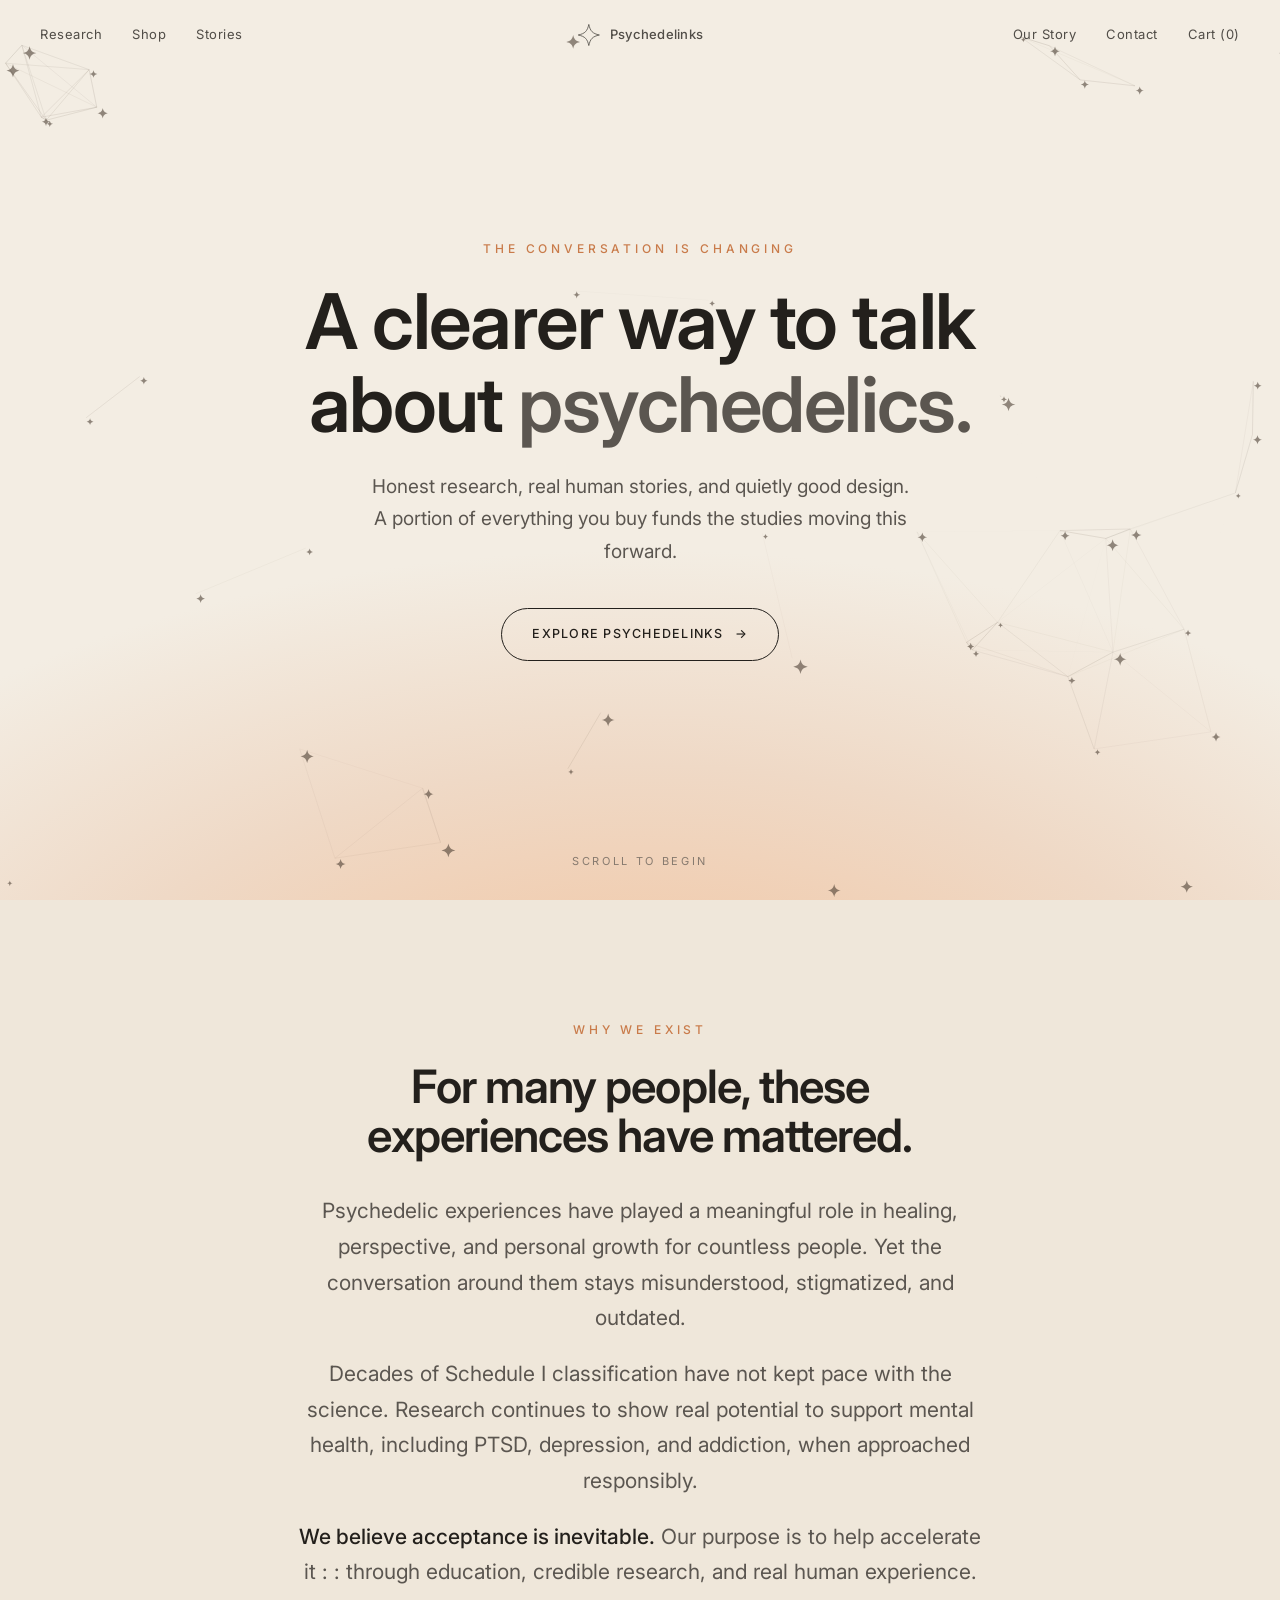
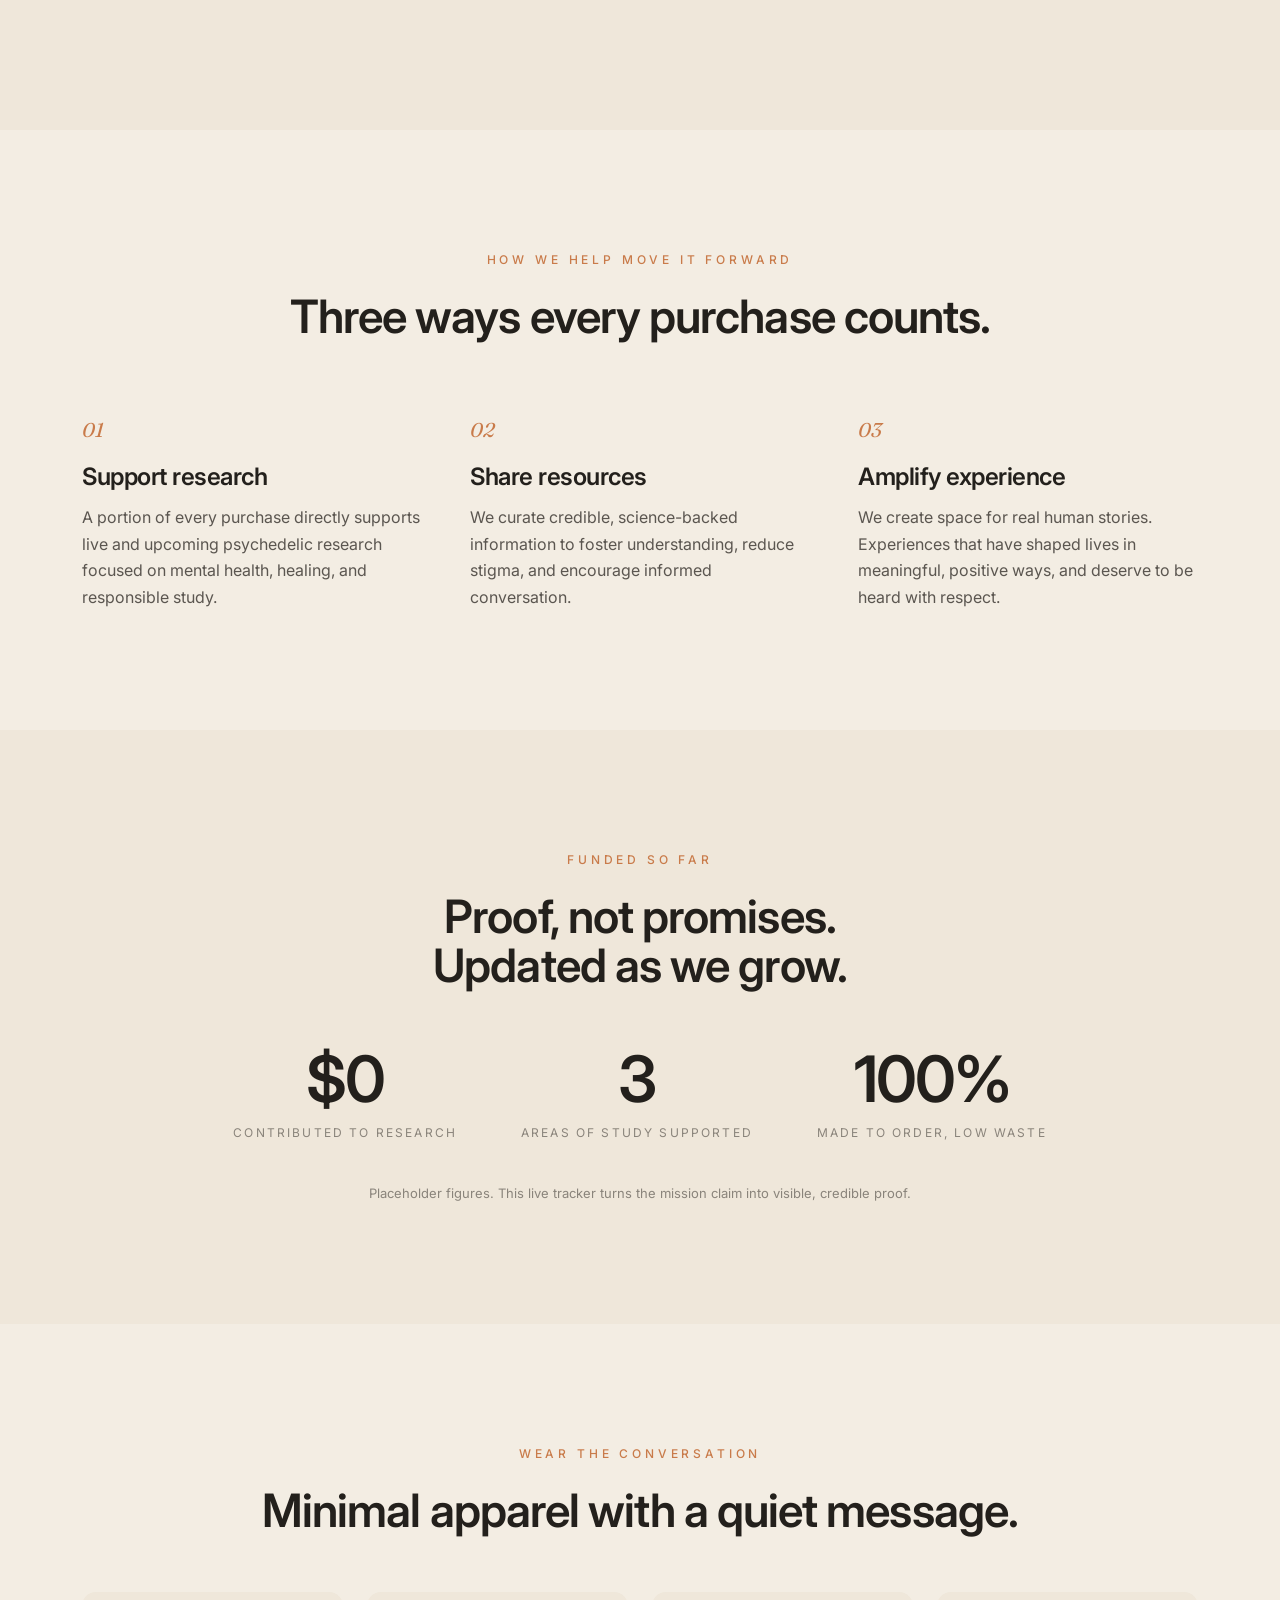
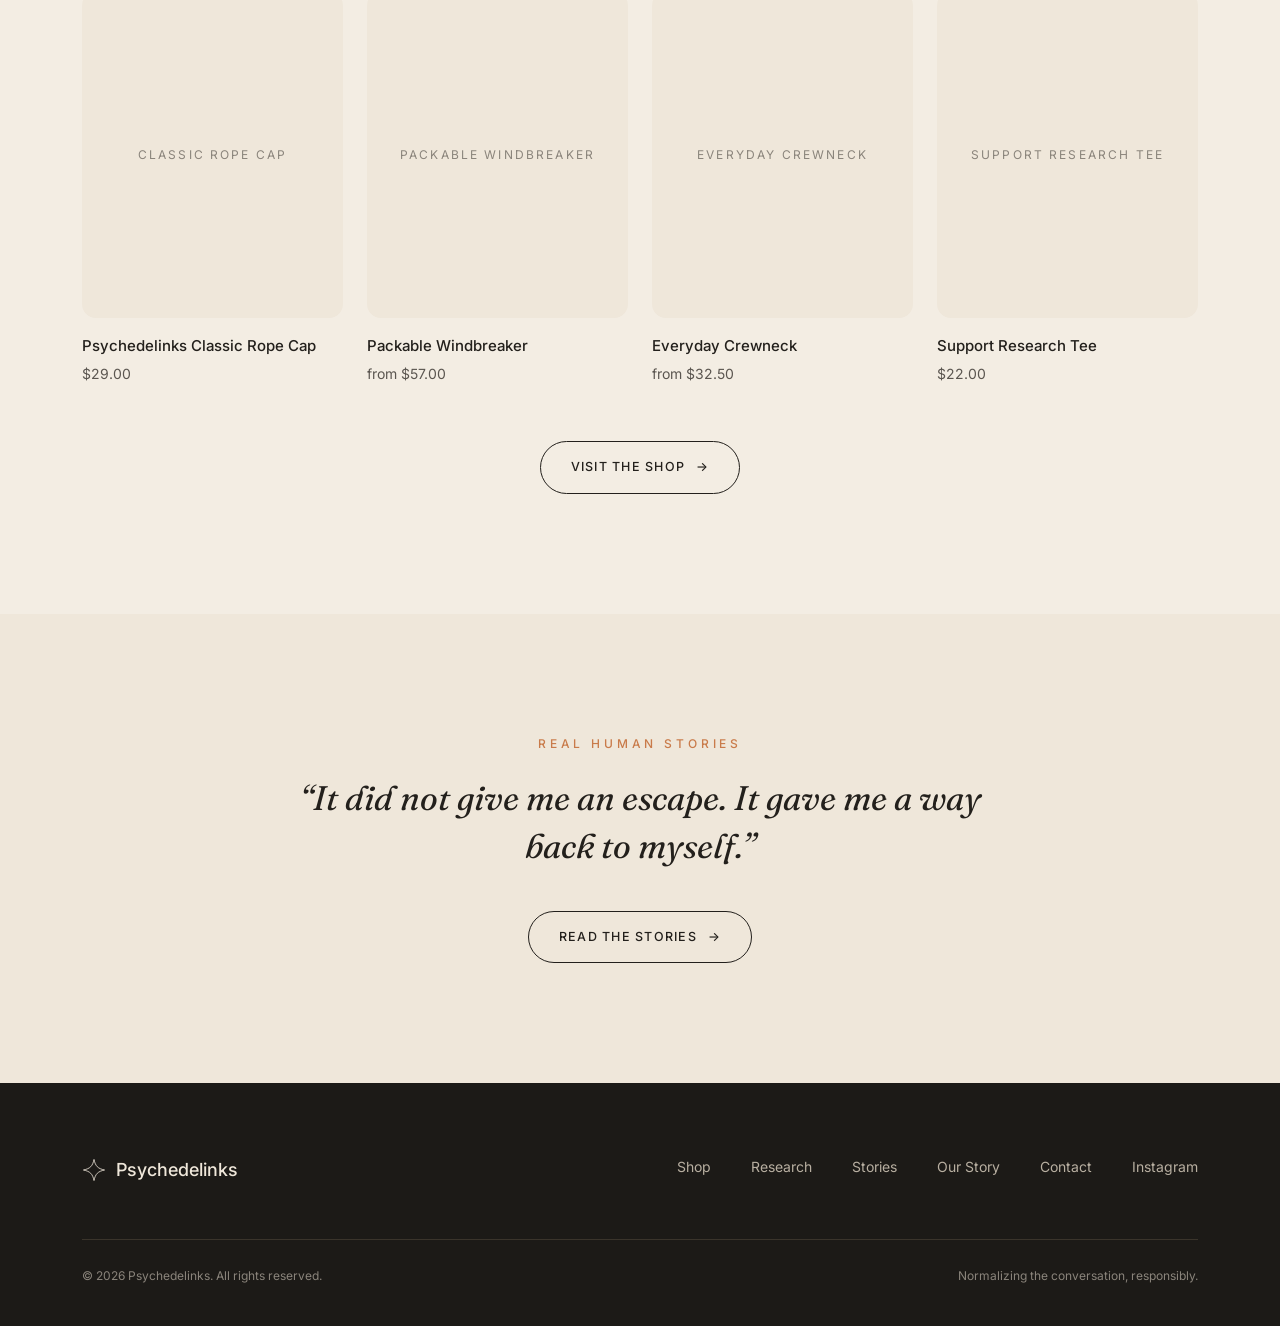
==== index.html @ 0b843255 "Initial commit: Psychedelinks rebuild foundation" ====
<!DOCTYPE html>
<html lang="en">
<head>
<meta charset="utf-8" />
<meta name="viewport" content="width=device-width, initial-scale=1" />
<title>Psychedelinks — A clearer way to talk about psychedelics</title>
<meta name="description" content="Honest research, real human stories, and quietly good design. A portion of every purchase funds psychedelic research." />
<link rel="stylesheet" href="assets/css/main.css" />
</head>
<body>

<header class="nav">
  <div class="group">
    <a href="research.html">Research</a>
    <a href="shop.html">Shop</a>
    <a href="stories.html">Stories</a>
  </div>
  <a class="brand" href="index.html">
    <svg class="star" viewBox="0 0 100 100" fill="none"><path d="M50 6 C56 34 66 44 94 50 C66 56 56 66 50 94 C44 66 34 56 6 50 C34 44 44 34 50 6 Z" fill="none" stroke="currentColor" stroke-width="3.4" stroke-linejoin="round"/></svg>
    Psychedelinks
  </a>
  <div class="group right">
    <a href="our-story.html">Our Story</a>
    <a href="contact.html">Contact</a>
    <a href="shop.html">Cart (0)</a>
  </div>
</header>

<!-- ===================== HERO ===================== -->
<section class="stage">
  <canvas id="net"></canvas>
  <div class="hero">
    <div class="eyebrow reveal in">The conversation is changing</div>
    <h1 class="reveal in d1">A clearer way to talk about <span class="soft">psychedelics.</span></h1>
    <p class="lead reveal in d2">Honest research, real human stories, and quietly good design. A portion of everything you buy funds the studies moving this forward.</p>
    <a class="btn reveal in d3" href="shop.html">Explore Psychedelinks <span class="arrow">&rarr;</span></a>
  </div>
  <div class="scroll-hint">Scroll to begin</div>
</section>

<!-- ===================== MISSION ===================== -->
<section class="section band">
  <div class="wrap measure center">
    <div class="eyebrow reveal">Why we exist</div>
    <h2 class="reveal d1">For many people, these experiences have mattered.</h2>
    <div style="height:32px"></div>
    <p class="reveal d1">Psychedelic experiences have played a meaningful role in healing, perspective, and personal growth for countless people. Yet the conversation around them stays misunderstood, stigmatized, and outdated.</p>
    <p class="reveal d2">Decades of Schedule I classification have not kept pace with the science. Research continues to show real potential to support mental health, including PTSD, depression, and addiction, when approached responsibly.</p>
    <p class="reveal d3"><strong>We believe acceptance is inevitable.</strong> Our purpose is to help accelerate it : : through education, credible research, and real human experience.</p>
  </div>
</section>

<!-- ===================== PILLARS ===================== -->
<section class="section">
  <div class="wrap">
    <div class="center" style="margin-bottom:72px">
      <div class="eyebrow reveal">How we help move it forward</div>
      <h2 class="reveal d1">Three ways every purchase counts.</h2>
    </div>
    <div class="grid-3">
      <div class="pillar reveal">
        <span class="num">01</span>
        <h3>Support research</h3>
        <p class="soft">A portion of every purchase directly supports live and upcoming psychedelic research focused on mental health, healing, and responsible study.</p>
      </div>
      <div class="pillar reveal d1">
        <span class="num">02</span>
        <h3>Share resources</h3>
        <p class="soft">We curate credible, science-backed information to foster understanding, reduce stigma, and encourage informed conversation.</p>
      </div>
      <div class="pillar reveal d2">
        <span class="num">03</span>
        <h3>Amplify experience</h3>
        <p class="soft">We create space for real human stories. Experiences that have shaped lives in meaningful, positive ways, and deserve to be heard with respect.</p>
      </div>
    </div>
  </div>
</section>

<!-- ===================== FUNDING TRACKER ===================== -->
<section class="section band">
  <div class="wrap center">
    <div class="eyebrow reveal">Funded so far</div>
    <h2 class="reveal d1" style="max-width:18ch;margin:0 auto 56px">Proof, not promises. Updated as we grow.</h2>
    <div class="tracker">
      <div class="stat reveal d1"><div class="big">$0</div><div class="label">Contributed to research</div></div>
      <div class="stat reveal d2"><div class="big">3</div><div class="label">Areas of study supported</div></div>
      <div class="stat reveal d3"><div class="big">100%</div><div class="label">Made to order, low waste</div></div>
    </div>
    <p class="soft" style="margin-top:40px;font-size:13px;color:var(--ink-faint)">Placeholder figures. This live tracker turns the mission claim into visible, credible proof.</p>
  </div>
</section>

<!-- ===================== FEATURED PRODUCTS ===================== -->
<section class="section">
  <div class="wrap">
    <div class="center" style="margin-bottom:56px">
      <div class="eyebrow reveal">Wear the conversation</div>
      <h2 class="reveal d1">Minimal apparel with a quiet message.</h2>
    </div>
    <div class="prod-row">
      <a class="card reveal" href="shop.html"><div class="thumb"><span class="ph">Classic Rope Cap</span></div><div class="name">Psychedelinks Classic Rope Cap</div><div class="price">$29.00</div></a>
      <a class="card reveal d1" href="shop.html"><div class="thumb"><span class="ph">Packable Windbreaker</span></div><div class="name">Packable Windbreaker</div><div class="price">from $57.00</div></a>
      <a class="card reveal d2" href="shop.html"><div class="thumb"><span class="ph">Everyday Crewneck</span></div><div class="name">Everyday Crewneck</div><div class="price">from $32.50</div></a>
      <a class="card reveal d3" href="shop.html"><div class="thumb"><span class="ph">Support Research Tee</span></div><div class="name">Support Research Tee</div><div class="price">$22.00</div></a>
    </div>
    <div class="center" style="margin-top:56px"><a class="btn reveal" href="shop.html">Visit the shop <span class="arrow">&rarr;</span></a></div>
  </div>
</section>

<!-- ===================== STORIES TEASER ===================== -->
<section class="section band">
  <div class="wrap measure center">
    <div class="eyebrow reveal">Real human stories</div>
    <p class="serif-accent reveal d1" style="font-size:clamp(22px,3vw,34px);line-height:1.4;color:var(--ink)">
      &ldquo;It did not give me an escape. It gave me a way back to myself.&rdquo;
    </p>
    <div style="margin-top:40px" class="reveal d2"><a class="btn" href="stories.html">Read the stories <span class="arrow">&rarr;</span></a></div>
  </div>
</section>

<!-- ===================== FOOTER ===================== -->
<footer>
  <div class="wrap">
    <div class="cols">
      <a class="brand" href="index.html">
        <svg class="star" viewBox="0 0 100 100" fill="none"><path d="M50 6 C56 34 66 44 94 50 C66 56 56 66 50 94 C44 66 34 56 6 50 C34 44 44 34 50 6 Z" fill="none" stroke="currentColor" stroke-width="3.4" stroke-linejoin="round"/></svg>
        Psychedelinks
      </a>
      <nav class="fnav">
        <a href="shop.html">Shop</a>
        <a href="research.html">Research</a>
        <a href="stories.html">Stories</a>
        <a href="our-story.html">Our Story</a>
        <a href="contact.html">Contact</a>
        <a href="https://instagram.com/psychedelinks">Instagram</a>
      </nav>
    </div>
    <div class="fine">
      <span>&copy; 2026 Psychedelinks. All rights reserved.</span>
      <span>Normalizing the conversation, responsibly.</span>
    </div>
  </div>
</footer>

<script src="assets/js/main.js"></script>
</body>
</html>
---- assets/css/main.css ----
/* =========================================================
   Psychedelinks — Design System
   Brand palette: warm dawn / calm confidence
   Two themes: light (brand pages) + dark (shop)
   ========================================================= */

@import url('https://fonts.googleapis.com/css2?family=Inter:wght@300;400;500;600&family=Fraunces:ital,opsz,wght@0,9..144,400;1,9..144,400&display=swap');

:root{
  --ink:#23201c;
  --ink-soft:#5b5650;
  --ink-faint:#8a847b;
  --paper:#f3ede3;
  --paper-2:#efe7da;
  --line:#d8cab6;
  --accent:#c97b4a;
  --accent-deep:#a85f33;

  --dark:#1c1a17;
  --dark-2:#242019;
  --dark-line:#3a342b;
  --dark-text:#efe7da;
  --dark-text-soft:#b8afa1;

  --maxw:1180px;
  --ease:cubic-bezier(.2,.7,.2,1);
  --font-sans:'Inter',-apple-system,BlinkMacSystemFont,'Helvetica Neue',Arial,sans-serif;
  --font-serif:'Fraunces',Georgia,serif;
}

*{margin:0;padding:0;box-sizing:border-box}
html{scroll-behavior:smooth}
body{
  font-family:var(--font-sans);
  color:var(--ink);
  background:var(--paper);
  -webkit-font-smoothing:antialiased;
  font-weight:400;
  line-height:1.65;
}
img{max-width:100%;display:block}
a{color:inherit;text-decoration:none}

/* ---------- layout helpers ---------- */
.wrap{max-width:var(--maxw);margin:0 auto;padding:0 32px}
.section{padding:120px 0}
.center{text-align:center}
.eyebrow{
  font-size:12px;letter-spacing:.32em;text-transform:uppercase;
  color:var(--accent);font-weight:500;margin-bottom:22px;
}
h1,h2,h3{font-weight:600;letter-spacing:-.02em;line-height:1.08}
h1{font-size:clamp(34px,6vw,78px)}
h2{font-size:clamp(28px,4vw,46px)}
h3{font-size:clamp(19px,2vw,24px)}
.lead{font-size:clamp(16px,1.5vw,19px);color:var(--ink-soft);line-height:1.7}
.soft{color:var(--ink-soft)}
.serif-accent{font-family:var(--font-serif);font-style:italic;font-weight:400}

/* ---------- buttons ---------- */
.btn{
  display:inline-flex;align-items:center;gap:11px;
  padding:15px 30px;border-radius:40px;border:1px solid var(--ink);
  background:transparent;color:var(--ink);cursor:pointer;
  font-size:12.5px;letter-spacing:.1em;text-transform:uppercase;font-weight:500;
  transition:background .35s var(--ease),color .35s var(--ease),transform .35s var(--ease);
}
.btn .arrow{transition:transform .35s var(--ease)}
.btn:hover{background:var(--ink);color:var(--paper);transform:translateY(-2px)}
.btn:hover .arrow{transform:translateX(5px)}
.btn-light{border-color:var(--dark-text);color:var(--dark-text)}
.btn-light:hover{background:var(--dark-text);color:var(--dark)}

/* ---------- nav ---------- */
.nav{
  position:fixed;top:0;left:0;right:0;z-index:50;
  display:flex;align-items:center;justify-content:space-between;
  padding:24px 40px;font-size:13px;letter-spacing:.04em;
  transition:background .4s var(--ease),padding .4s var(--ease),box-shadow .4s var(--ease);
}
.nav.scrolled{background:rgba(243,237,227,.86);backdrop-filter:blur(12px);padding:16px 40px;box-shadow:0 1px 0 var(--line)}
.nav .group{display:flex;gap:30px;align-items:center;flex:1}
.nav .group.right{justify-content:flex-end}
.nav a{opacity:.78;transition:opacity .3s}
.nav a:hover,.nav a.active{opacity:1}
.nav .brand{position:absolute;left:50%;transform:translateX(-50%);display:flex;align-items:center;gap:9px;font-weight:500;letter-spacing:.02em}
.nav.dark{color:var(--dark-text)}
.nav.dark.scrolled{background:rgba(28,26,23,.86);box-shadow:0 1px 0 var(--dark-line)}
.star{width:24px;height:24px}

/* ---------- hero (home) ---------- */
.stage{position:relative;height:100vh;min-height:640px;width:100%;overflow:hidden;
  background:radial-gradient(120% 92% at 50% 120%, #f6d9b8 0%, #f1cdb0 18%, #efd9c6 38%, #f3ede3 64%);}
canvas#net{position:absolute;inset:0;width:100%;height:100%;display:block}
.hero{position:absolute;inset:0;z-index:3;display:flex;flex-direction:column;align-items:center;justify-content:center;text-align:center;padding:0 24px}
.hero h1{max-width:15ch}
.hero .lead{margin-top:24px;max-width:46ch}
.hero .btn{margin-top:40px}
.scroll-hint{position:absolute;bottom:30px;left:50%;transform:translateX(-50%);z-index:3;font-size:11px;letter-spacing:.24em;text-transform:uppercase;color:var(--ink-soft);opacity:.7}

/* ---------- page hero (interior) ---------- */
.page-hero{padding:190px 0 90px;text-align:center;background:linear-gradient(180deg,#efd9c6 0%,var(--paper) 78%)}
.page-hero h1{max-width:16ch;margin:0 auto}
.page-hero .lead{max-width:48ch;margin:22px auto 0}

/* ---------- reveal animation ---------- */
.reveal{opacity:0;transform:translateY(26px);transition:opacity .9s var(--ease),transform .9s var(--ease)}
.reveal.in{opacity:1;transform:none}
.reveal.d1{transition-delay:.08s}.reveal.d2{transition-delay:.16s}.reveal.d3{transition-delay:.24s}

/* ---------- pillars / grids ---------- */
.grid-3{display:grid;grid-template-columns:repeat(3,1fr);gap:48px}
.grid-2{display:grid;grid-template-columns:repeat(2,1fr);gap:56px;align-items:center}
.pillar h3{margin-bottom:14px}
.pillar .num{font-family:var(--font-serif);font-style:italic;font-size:20px;color:var(--accent);display:block;margin-bottom:18px}

/* ---------- mission band ---------- */
.band{background:var(--paper-2)}
.measure{max-width:760px;margin:0 auto}
.measure p{margin-bottom:20px;font-size:clamp(17px,1.7vw,21px);line-height:1.7;color:var(--ink-soft)}
.measure p strong{color:var(--ink);font-weight:500}
.pause{color:var(--accent);font-weight:500}

/* ---------- funding tracker ---------- */
.tracker{display:flex;gap:64px;justify-content:center;flex-wrap:wrap;margin-top:8px}
.stat{text-align:center}
.stat .big{font-size:clamp(40px,5vw,64px);font-weight:600;letter-spacing:-.03em;line-height:1}
.stat .label{margin-top:12px;font-size:12px;letter-spacing:.18em;text-transform:uppercase;color:var(--ink-faint)}

/* ---------- featured products strip ---------- */
.prod-row{display:grid;grid-template-columns:repeat(4,1fr);gap:24px}
.card{transition:transform .4s var(--ease)}
.card:hover{transform:translateY(-6px)}
.card .thumb{aspect-ratio:4/5;border-radius:14px;overflow:hidden;background:var(--paper-2);display:flex;align-items:center;justify-content:center;position:relative}
.card .thumb .ph{font-size:12px;letter-spacing:.18em;text-transform:uppercase;color:var(--ink-faint)}
.card .name{margin-top:16px;font-weight:500;font-size:15px}
.card .price{color:var(--ink-soft);font-size:14px;margin-top:3px}

/* ---------- shop (dark) ---------- */
body.shop{background:var(--dark);color:var(--dark-text)}
body.shop a{color:var(--dark-text)}
.shop-hero{height:46vh;min-height:340px;display:flex;align-items:flex-end;padding:0 0 40px;
  background:linear-gradient(135deg,#d8632e 0%,#e7a23a 30%,#6cae8f 62%,#3f6f9e 100%);position:relative}
.shop-hero::after{content:"";position:absolute;inset:0;background:radial-gradient(120% 140% at 50% -10%,transparent 40%,rgba(28,26,23,.55) 100%)}
.shop-hero .wrap{position:relative;z-index:2}
.shop-hero h1{color:#fff}
.filters{display:flex;gap:8px;justify-content:center;flex-wrap:wrap;margin:54px 0 48px}
.filters button{background:transparent;border:1px solid var(--dark-line);color:var(--dark-text-soft);
  padding:9px 22px;border-radius:30px;cursor:pointer;font-size:12.5px;letter-spacing:.08em;font-weight:500;
  transition:all .3s var(--ease)}
.filters button:hover{color:var(--dark-text);border-color:var(--dark-text-soft)}
.filters button.active{background:var(--dark-text);color:var(--dark);border-color:var(--dark-text)}
.shop-grid{display:grid;grid-template-columns:repeat(4,1fr);gap:26px}
.shop-grid .card .thumb{background:var(--dark-2)}
.shop-grid .card .thumb .ph{color:var(--dark-text-soft)}
.shop-grid .card .name{color:var(--dark-text)}
.shop-grid .card .price{color:var(--dark-text-soft)}
.shop-grid .card.hide{display:none}

/* ---------- stories ---------- */
.story{background:var(--paper-2);border-radius:16px;padding:38px 36px;height:100%}
.story .quote{font-family:var(--font-serif);font-style:italic;font-size:21px;line-height:1.55;color:var(--ink)}
.story .who{margin-top:24px;font-size:13px;letter-spacing:.04em;color:var(--ink-faint)}
.story .who strong{color:var(--ink);font-weight:500;display:block;font-style:normal}

/* ---------- contact ---------- */
.form{max-width:560px;margin:0 auto;text-align:left}
.field{margin-bottom:22px}
.field label{display:block;font-size:12px;letter-spacing:.1em;text-transform:uppercase;color:var(--ink-faint);margin-bottom:8px}
.field input,.field textarea{width:100%;padding:14px 16px;border:1px solid var(--line);border-radius:10px;
  background:#fff;font-family:inherit;font-size:15px;color:var(--ink);transition:border-color .3s}
.field input:focus,.field textarea:focus{outline:none;border-color:var(--accent)}
.field textarea{min-height:140px;resize:vertical}
.contact-meta{display:flex;gap:48px;justify-content:center;flex-wrap:wrap;margin-top:64px;font-size:14px;color:var(--ink-soft)}
.contact-meta a:hover{color:var(--accent)}

/* ---------- footer ---------- */
footer{background:var(--dark);color:var(--dark-text);padding:72px 0 40px}
footer .cols{display:flex;justify-content:space-between;flex-wrap:wrap;gap:40px;align-items:flex-start}
footer .brand{display:flex;align-items:center;gap:10px;font-weight:500;font-size:18px}
footer .fnav{display:flex;gap:40px;flex-wrap:wrap}
footer .fnav a{color:var(--dark-text-soft);font-size:14px;transition:color .3s}
footer .fnav a:hover{color:var(--dark-text)}
footer .fine{margin-top:54px;padding-top:26px;border-top:1px solid var(--dark-line);
  display:flex;justify-content:space-between;flex-wrap:wrap;gap:12px;font-size:12px;color:var(--ink-faint)}

/* ---------- responsive ---------- */
@media(max-width:860px){
  .grid-3,.prod-row,.shop-grid{grid-template-columns:repeat(2,1fr)}
  .grid-2{grid-template-columns:1fr;gap:32px}
  .section{padding:80px 0}
  .nav .group{display:none}
  .nav .brand{position:static;transform:none}
  .nav{justify-content:center}
}
@media(max-width:520px){
  .prod-row,.shop-grid{grid-template-columns:1fr 1fr}
  .tracker{gap:36px}
  .wrap{padding:0 22px}
}
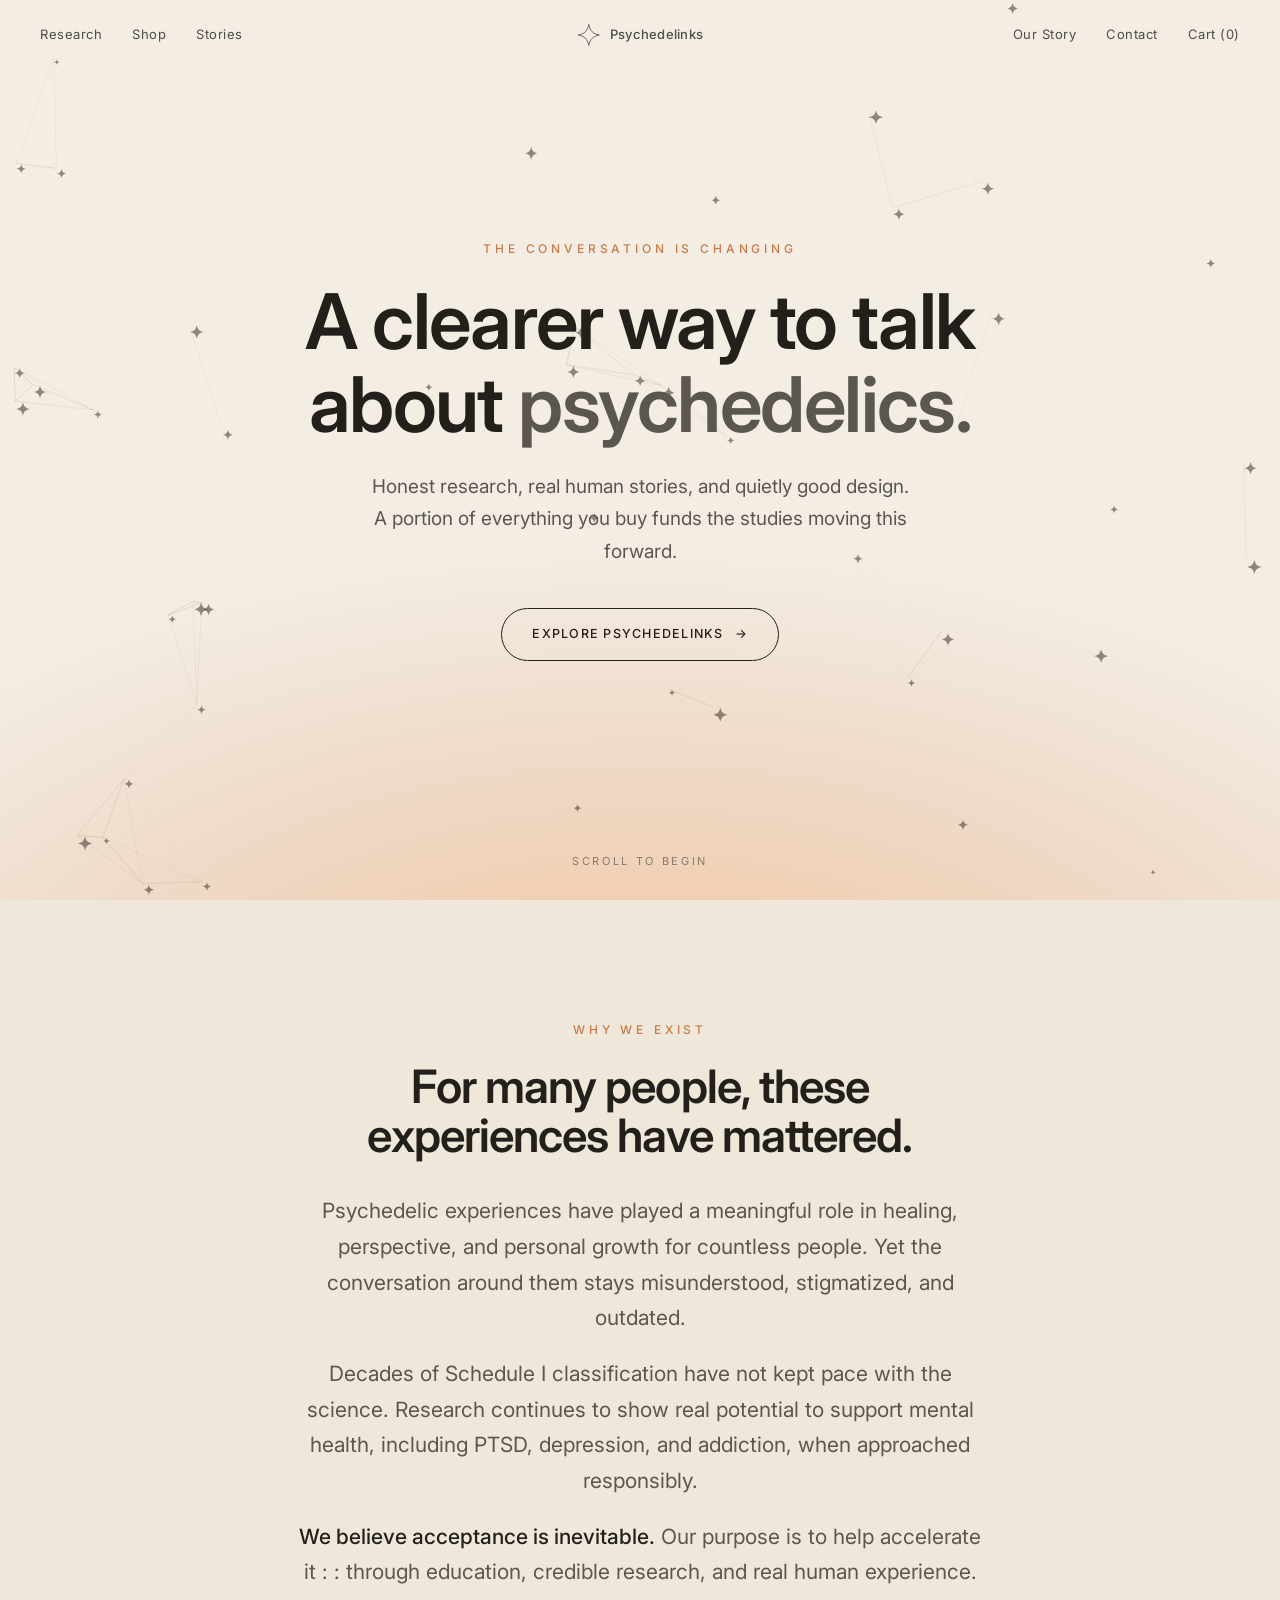
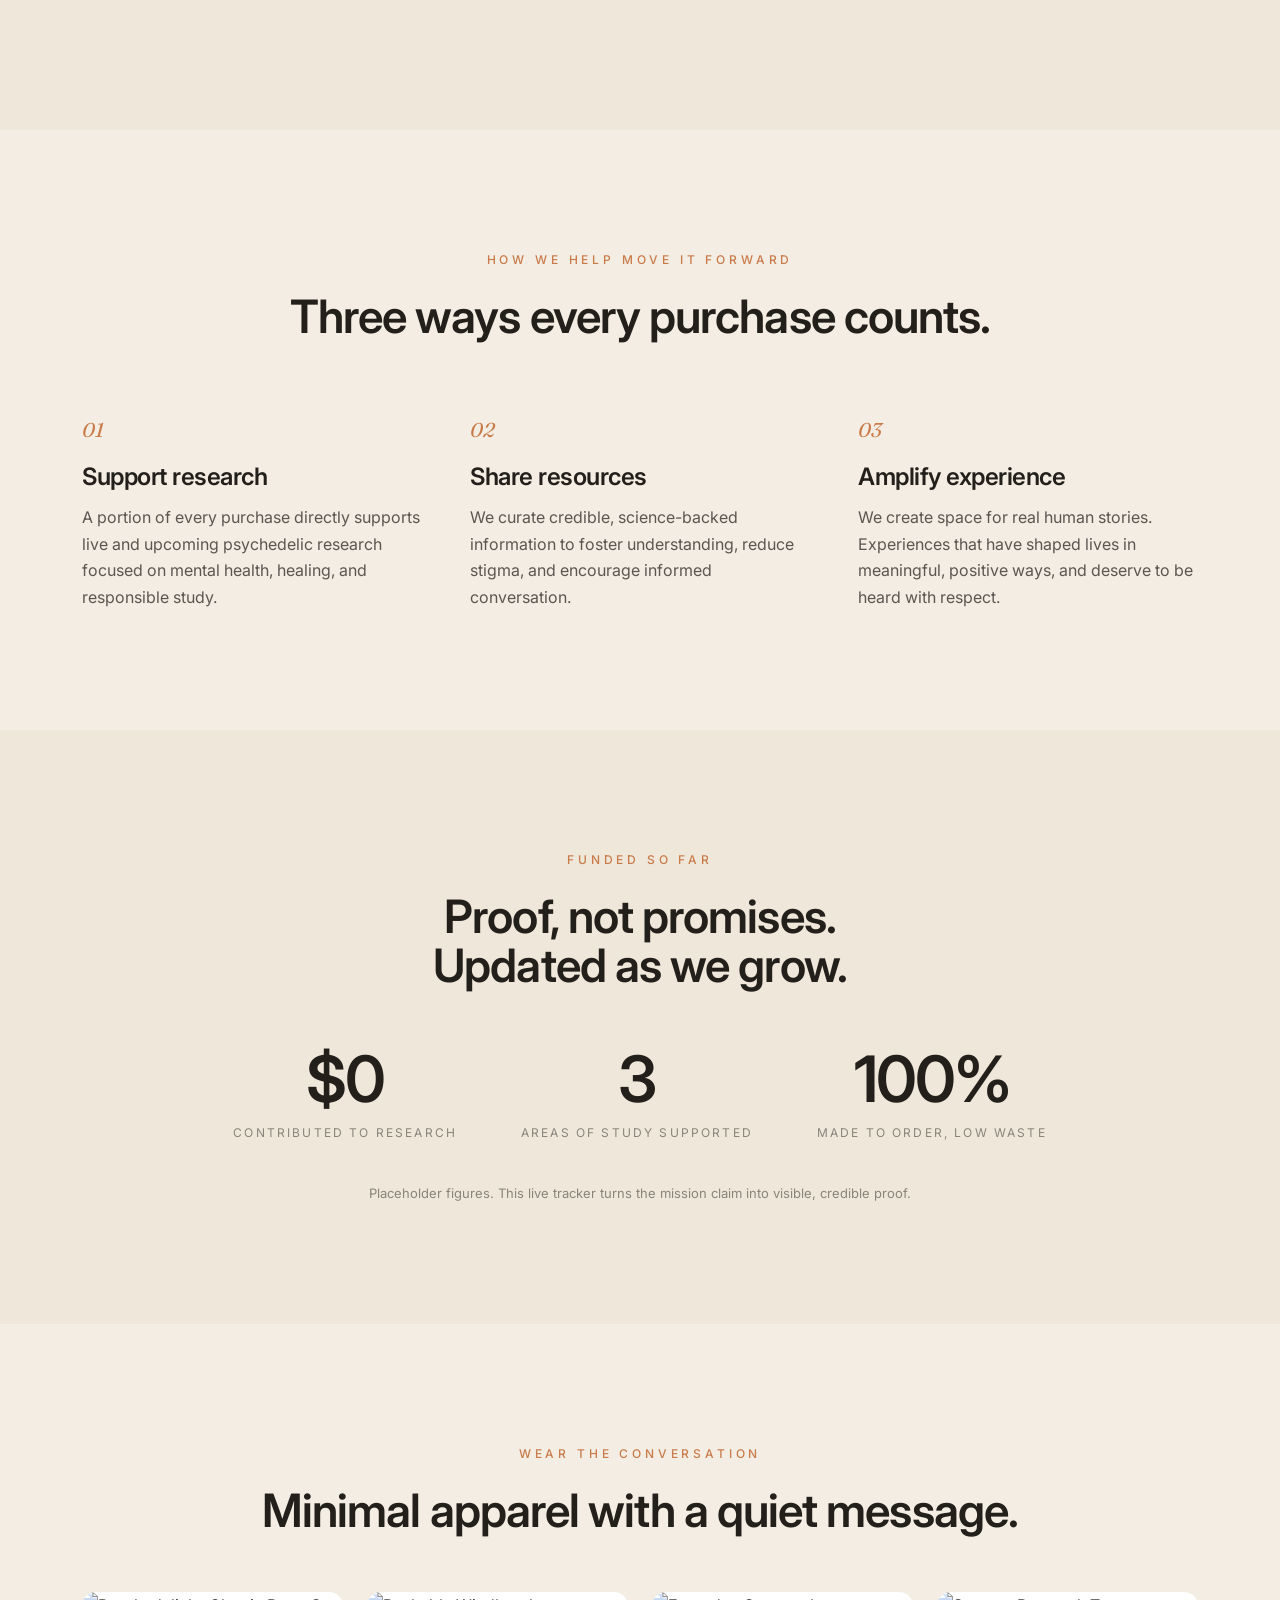
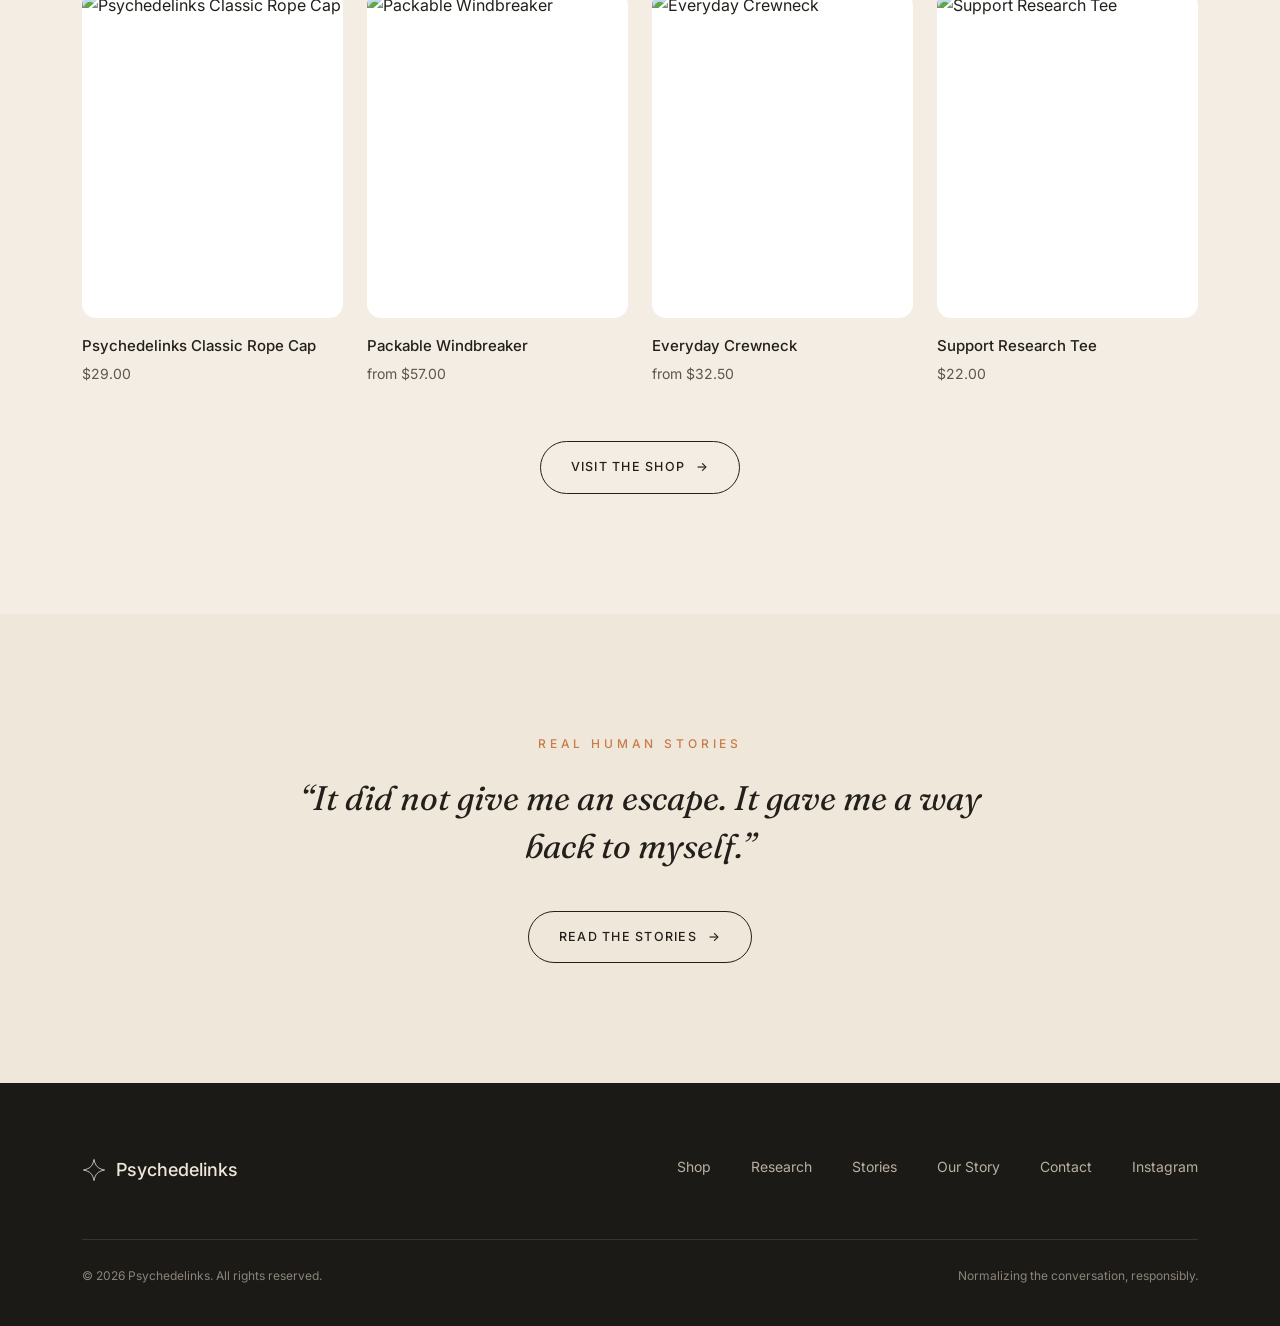
==== commit 7b8f0efa: "Add real product mockup images to shop and homepage" ====
--- a/index.html
+++ b/index.html
@@ -99,10 +99,10 @@
       <h2 class="reveal d1">Minimal apparel with a quiet message.</h2>
     </div>
     <div class="prod-row">
-      <a class="card reveal" href="shop.html"><div class="thumb"><span class="ph">Classic Rope Cap</span></div><div class="name">Psychedelinks Classic Rope Cap</div><div class="price">$29.00</div></a>
-      <a class="card reveal d1" href="shop.html"><div class="thumb"><span class="ph">Packable Windbreaker</span></div><div class="name">Packable Windbreaker</div><div class="price">from $57.00</div></a>
-      <a class="card reveal d2" href="shop.html"><div class="thumb"><span class="ph">Everyday Crewneck</span></div><div class="name">Everyday Crewneck</div><div class="price">from $32.50</div></a>
-      <a class="card reveal d3" href="shop.html"><div class="thumb"><span class="ph">Support Research Tee</span></div><div class="name">Support Research Tee</div><div class="price">$22.00</div></a>
+      <a class="card reveal" href="shop.html"><div class="thumb"><img loading="lazy" alt="Psychedelinks Classic Rope Cap" src="https://images.squarespace-cdn.com/content/v1/64597b2d52161f028643676d/1778009423912-KHHKYT2HXIM9SQ7U2SGS/classic-rope-cap-kelly-white-front-69fa45433b6cb.jpg?format=750w"></div><div class="name">Psychedelinks Classic Rope Cap</div><div class="price">$29.00</div></a>
+      <a class="card reveal d1" href="shop.html"><div class="thumb"><img loading="lazy" alt="Packable Windbreaker" src="https://images.squarespace-cdn.com/content/v1/64597b2d52161f028643676d/1778011117424-594TSR4SBQC44YB33VMY/unisex-champion-packable-anorak-light-blue-front-69fa4bd8c0d29.jpg?format=750w"></div><div class="name">Packable Windbreaker</div><div class="price">from $57.00</div></a>
+      <a class="card reveal d2" href="shop.html"><div class="thumb"><img loading="lazy" alt="Everyday Crewneck" src="https://images.squarespace-cdn.com/content/v1/64597b2d52161f028643676d/1778521598180-94BJUYEB0L3Z7GFXJ7G3/unisex-premium-sweatshirt-charcoal-heather-front-6a0215f1d5933.jpg?format=750w"></div><div class="name">Everyday Crewneck</div><div class="price">from $32.50</div></a>
+      <a class="card reveal d3" href="shop.html"><div class="thumb"><img loading="lazy" alt="Support Research Tee" src="https://images.squarespace-cdn.com/content/v1/64597b2d52161f028643676d/1778524520632-FNY0RXE62VPDV2XV9S5O/unisex-staple-t-shirt-black-heather-front-6a02215cab337.jpg?format=750w"></div><div class="name">Support Research Tee</div><div class="price">$22.00</div></a>
     </div>
     <div class="center" style="margin-top:56px"><a class="btn reveal" href="shop.html">Visit the shop <span class="arrow">&rarr;</span></a></div>
   </div>
--- a/assets/css/main.css
+++ b/assets/css/main.css
@@ -131,7 +131,9 @@
 .prod-row{display:grid;grid-template-columns:repeat(4,1fr);gap:24px}
 .card{transition:transform .4s var(--ease)}
 .card:hover{transform:translateY(-6px)}
-.card .thumb{aspect-ratio:4/5;border-radius:14px;overflow:hidden;background:var(--paper-2);display:flex;align-items:center;justify-content:center;position:relative}
+.card .thumb{aspect-ratio:4/5;border-radius:14px;overflow:hidden;background:#fff;display:flex;align-items:center;justify-content:center;position:relative}
+.card .thumb img{width:100%;height:100%;object-fit:cover;display:block;transition:transform .6s var(--ease)}
+.card:hover .thumb img{transform:scale(1.04)}
 .card .thumb .ph{font-size:12px;letter-spacing:.18em;text-transform:uppercase;color:var(--ink-faint)}
 .card .name{margin-top:16px;font-weight:500;font-size:15px}
 .card .price{color:var(--ink-soft);font-size:14px;margin-top:3px}
@@ -151,8 +153,8 @@
 .filters button:hover{color:var(--dark-text);border-color:var(--dark-text-soft)}
 .filters button.active{background:var(--dark-text);color:var(--dark);border-color:var(--dark-text)}
 .shop-grid{display:grid;grid-template-columns:repeat(4,1fr);gap:26px}
-.shop-grid .card .thumb{background:var(--dark-2)}
-.shop-grid .card .thumb .ph{color:var(--dark-text-soft)}
+.shop-grid .card .thumb{background:#fff}
+.shop-grid .card .thumb .ph{color:var(--ink-faint)}
 .shop-grid .card .name{color:var(--dark-text)}
 .shop-grid .card .price{color:var(--dark-text-soft)}
 .shop-grid .card.hide{display:none}
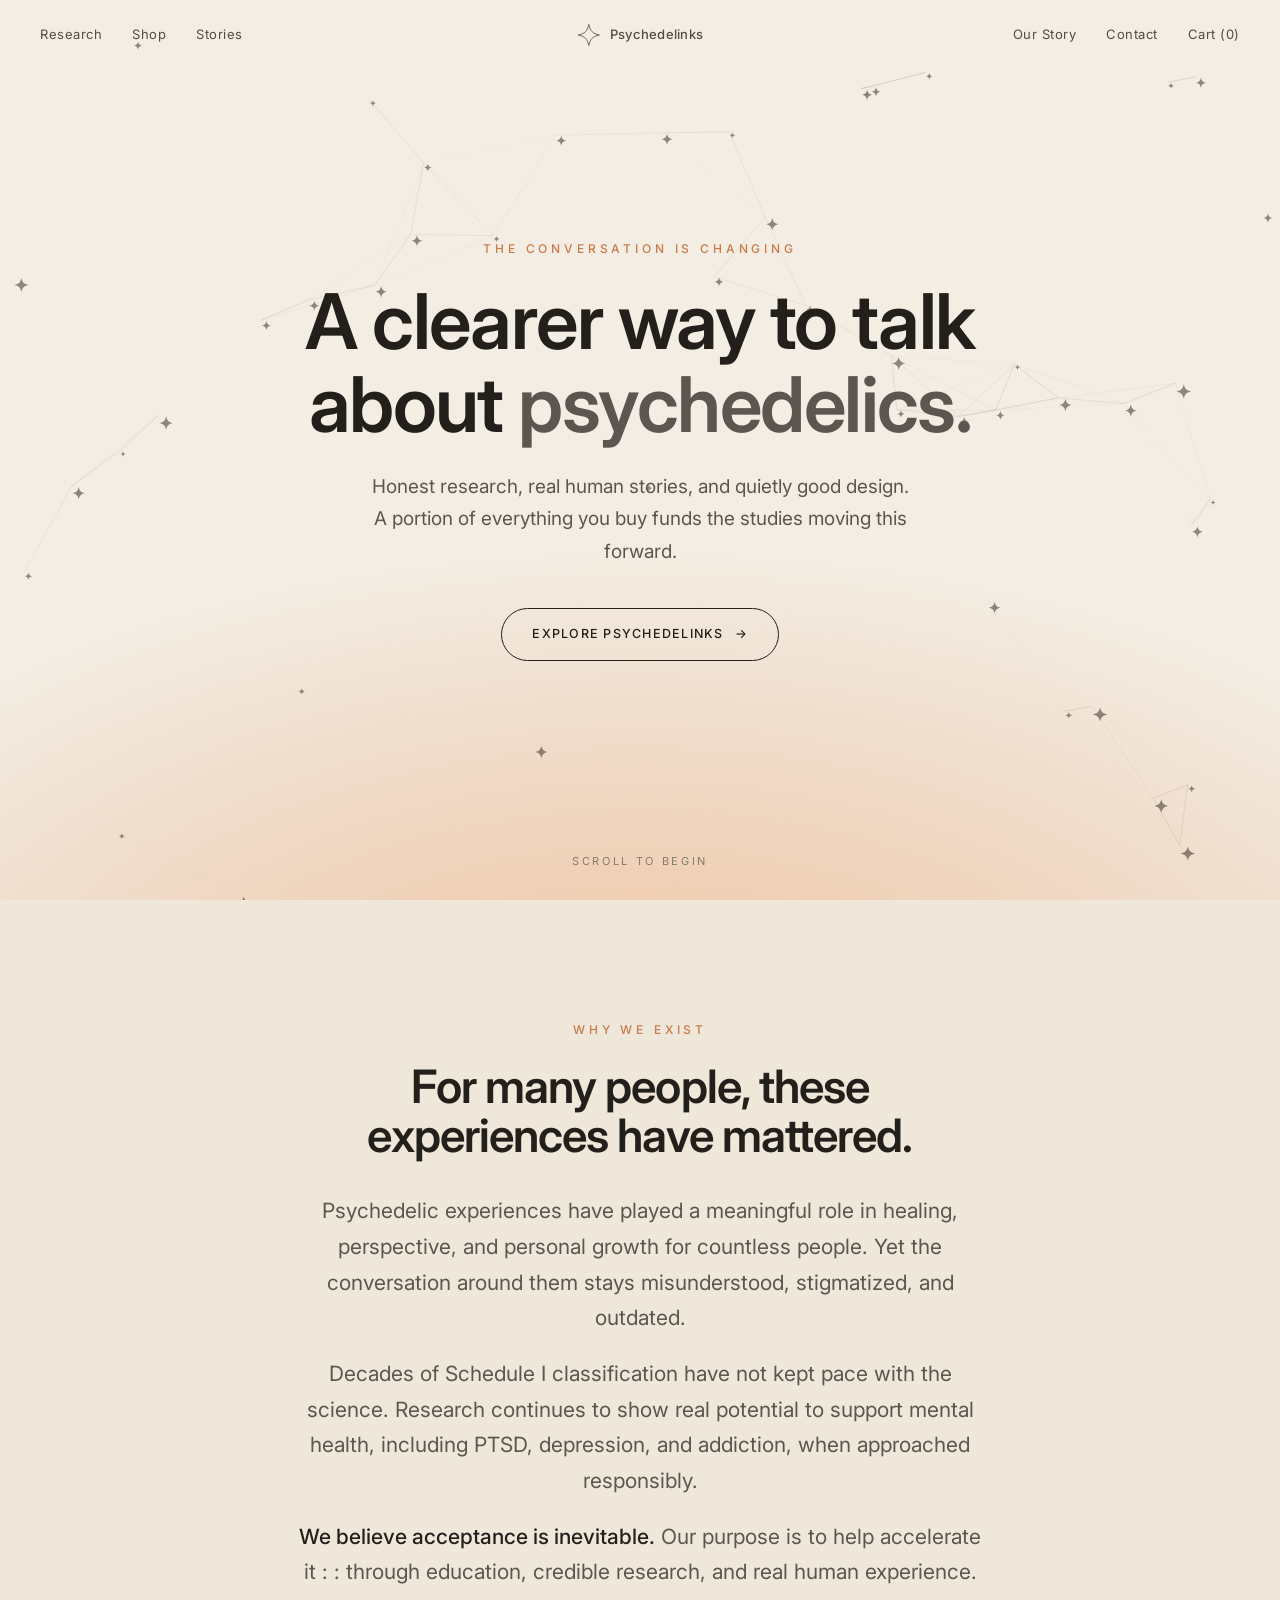
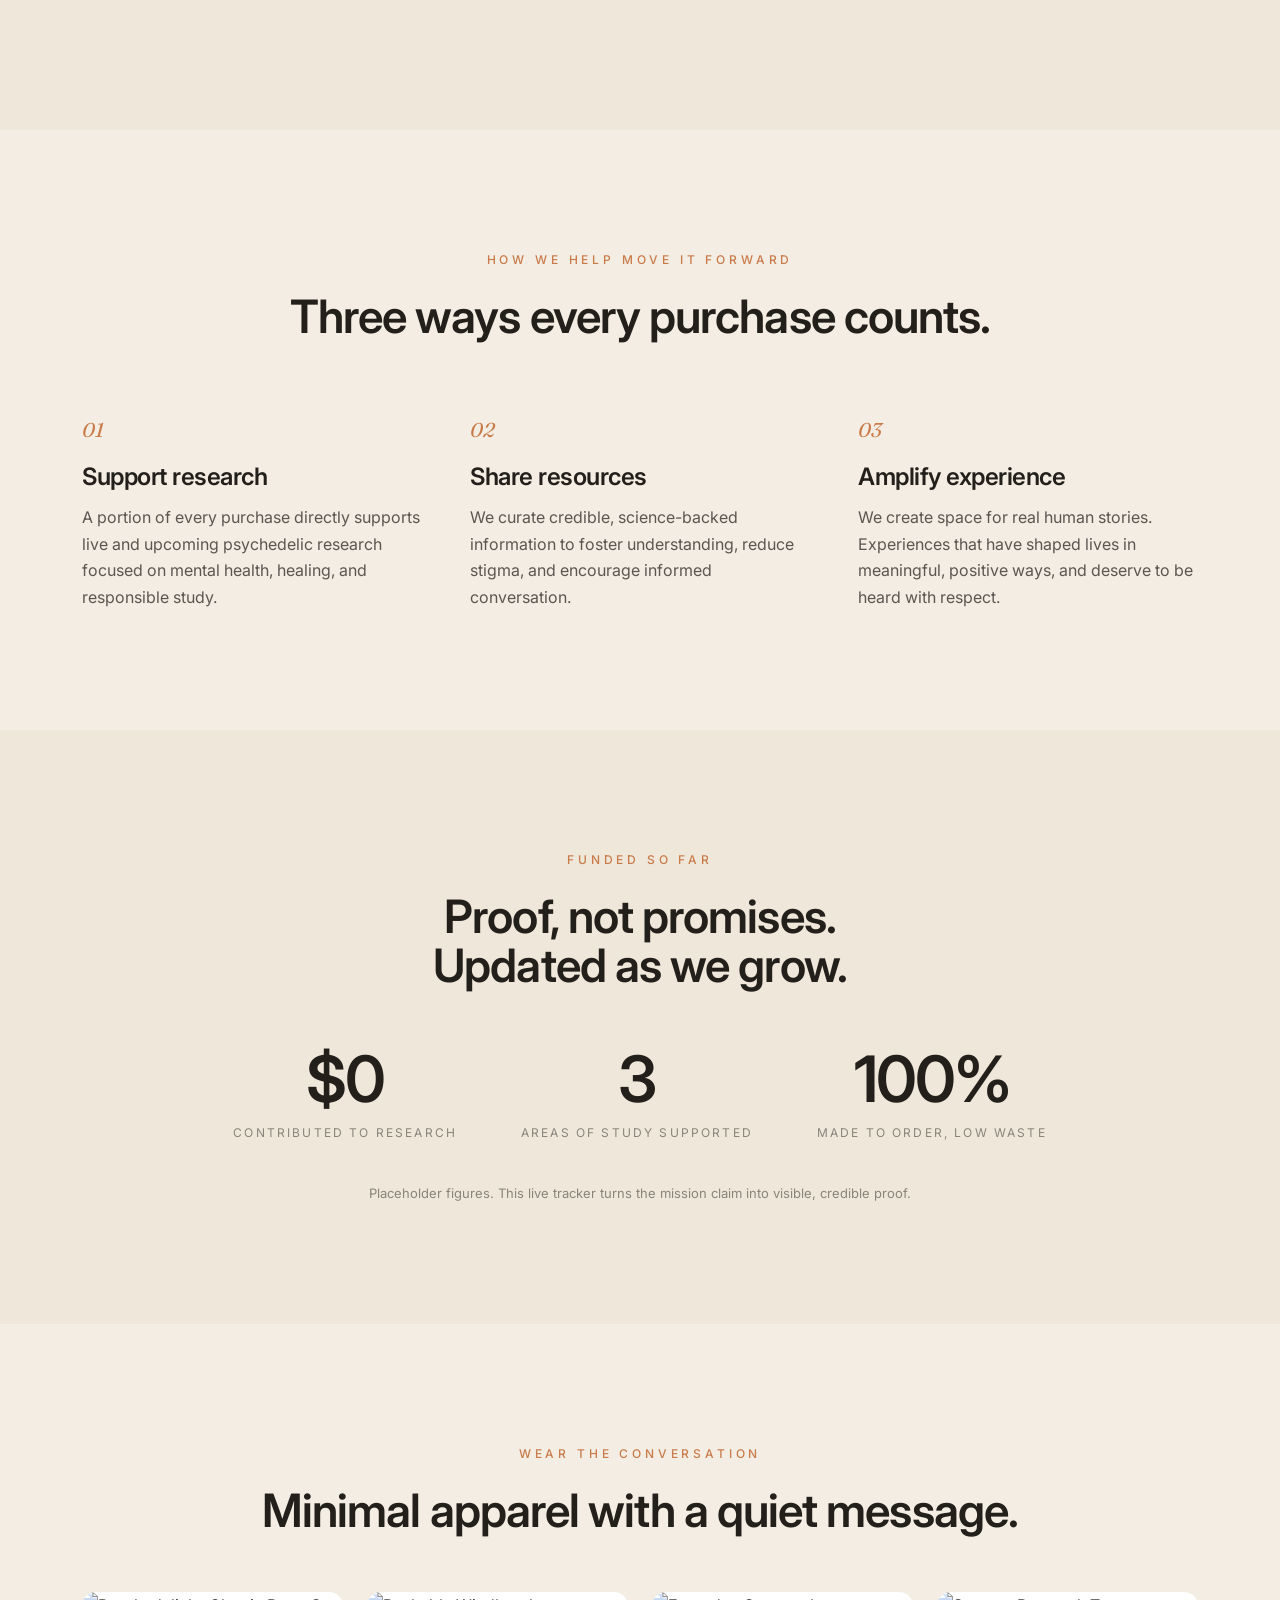
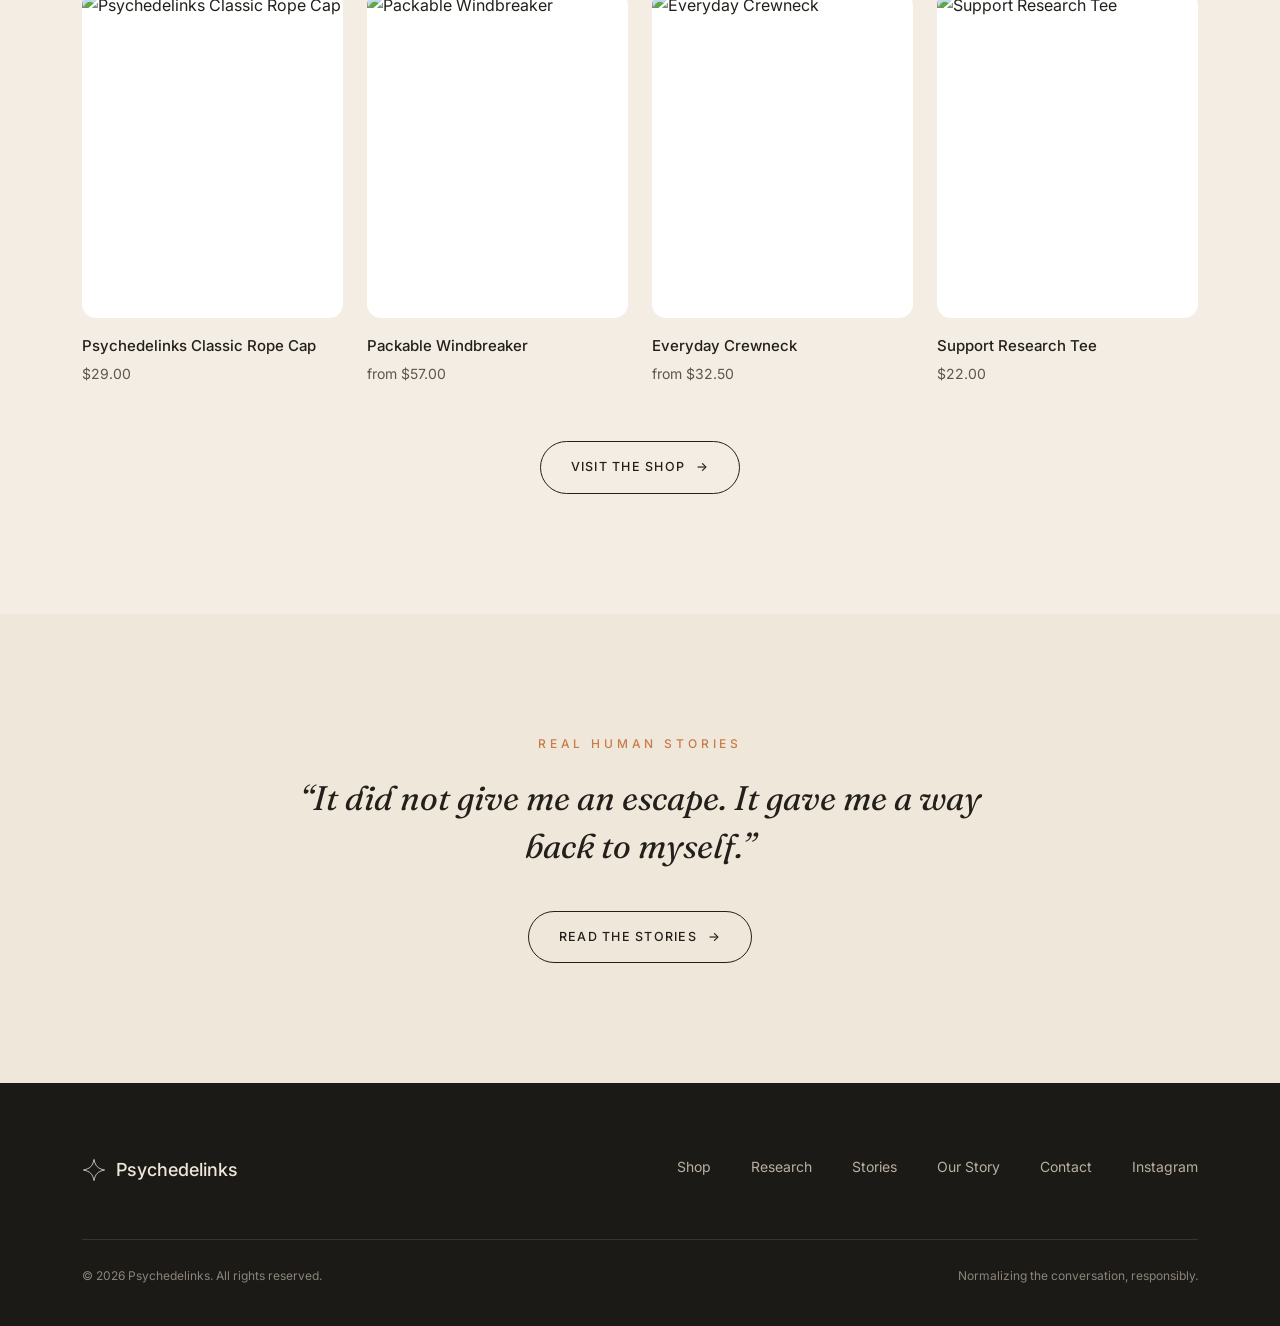
==== commit 726d47cc: "Add OG social card + real product mockup images" ====
--- a/index.html
+++ b/index.html
@@ -5,6 +5,19 @@
 <meta name="viewport" content="width=device-width, initial-scale=1" />
 <title>Psychedelinks — A clearer way to talk about psychedelics</title>
 <meta name="description" content="Honest research, real human stories, and quietly good design. A portion of every purchase funds psychedelic research." />
+<!-- Open Graph / social card (swap domain to psychedelinks.com at launch) -->
+<meta property="og:type" content="website" />
+<meta property="og:site_name" content="Psychedelinks" />
+<meta property="og:title" content="Psychedelinks — A clearer way to talk about psychedelics" />
+<meta property="og:description" content="Honest research, real human stories, and quietly good design. A portion of every purchase funds psychedelic research." />
+<meta property="og:url" content="https://psychedelinks-preview.netlify.app/" />
+<meta property="og:image" content="https://psychedelinks-preview.netlify.app/assets/og-card.jpg" />
+<meta property="og:image:width" content="1200" />
+<meta property="og:image:height" content="630" />
+<meta name="twitter:card" content="summary_large_image" />
+<meta name="twitter:title" content="Psychedelinks — A clearer way to talk about psychedelics" />
+<meta name="twitter:description" content="Honest research, real human stories, and quietly good design. A portion of every purchase funds psychedelic research." />
+<meta name="twitter:image" content="https://psychedelinks-preview.netlify.app/assets/og-card.jpg" />
 <link rel="stylesheet" href="assets/css/main.css" />
 </head>
 <body>
